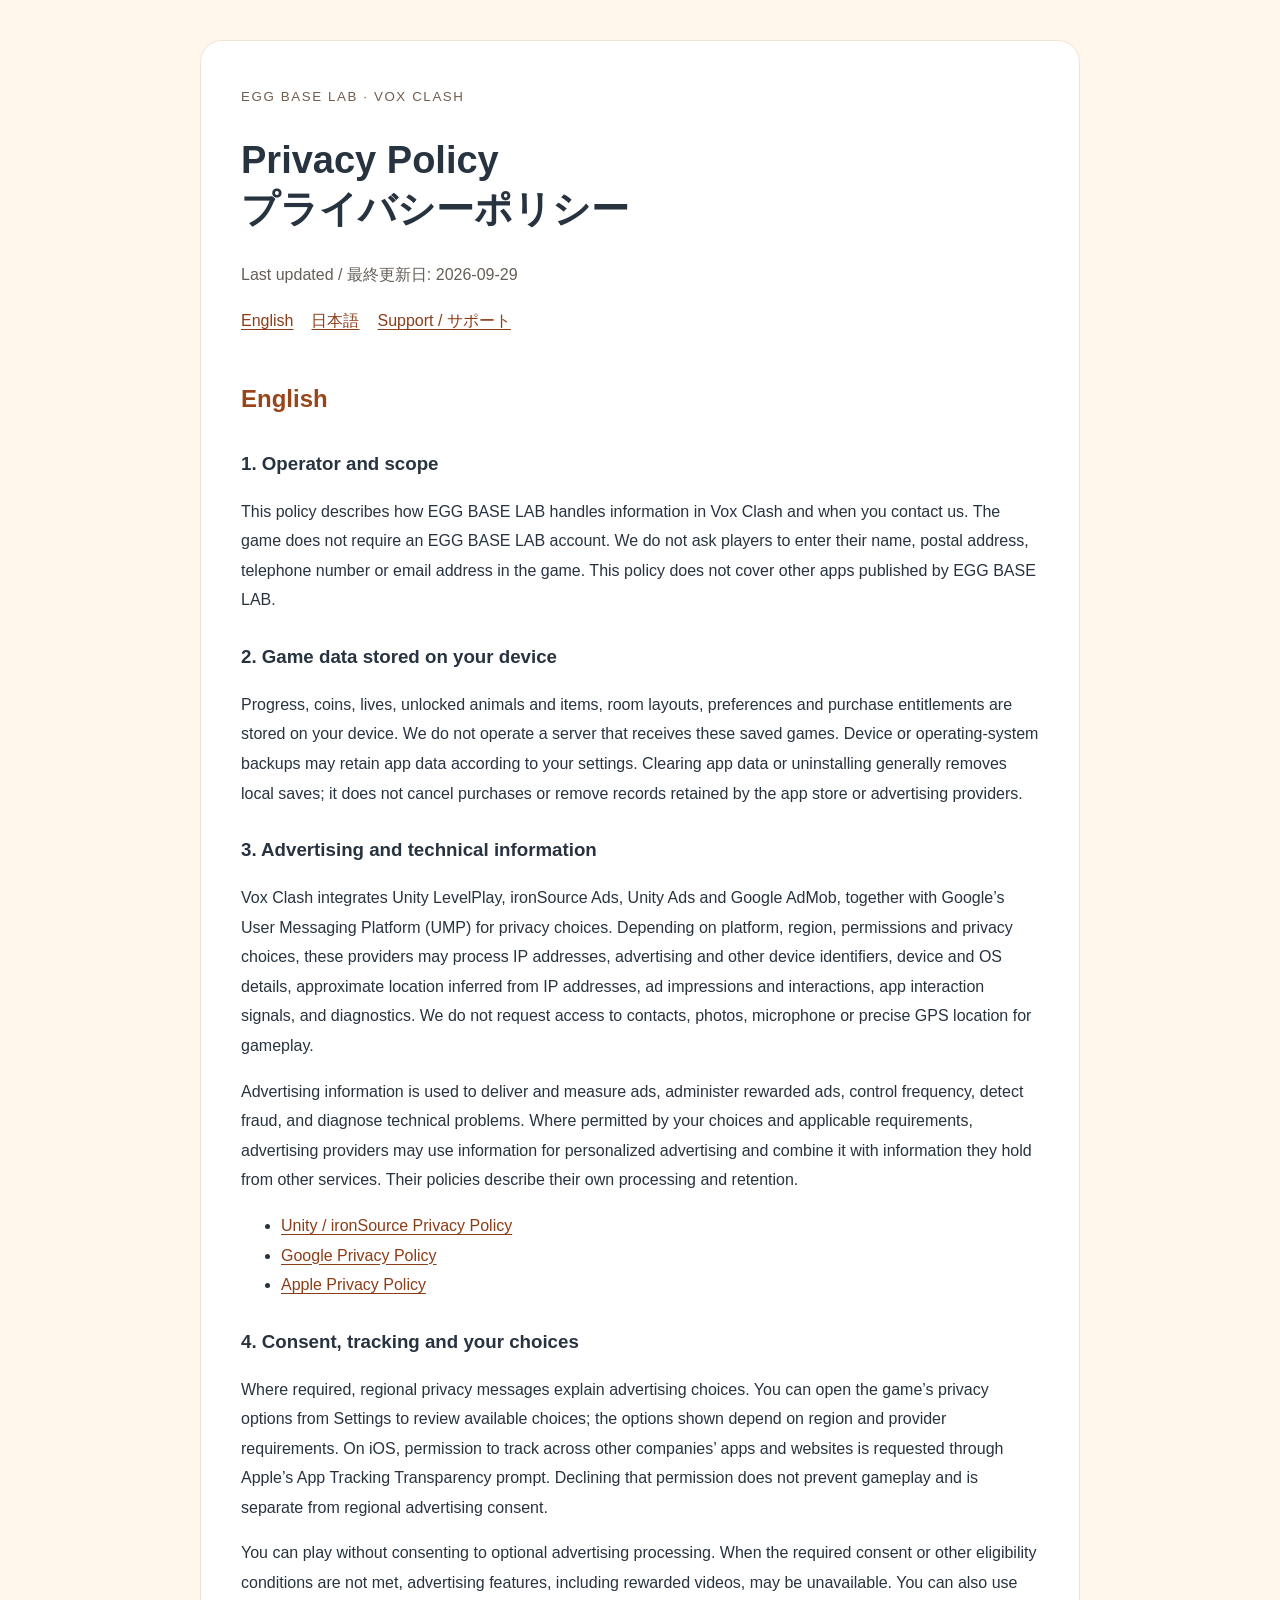
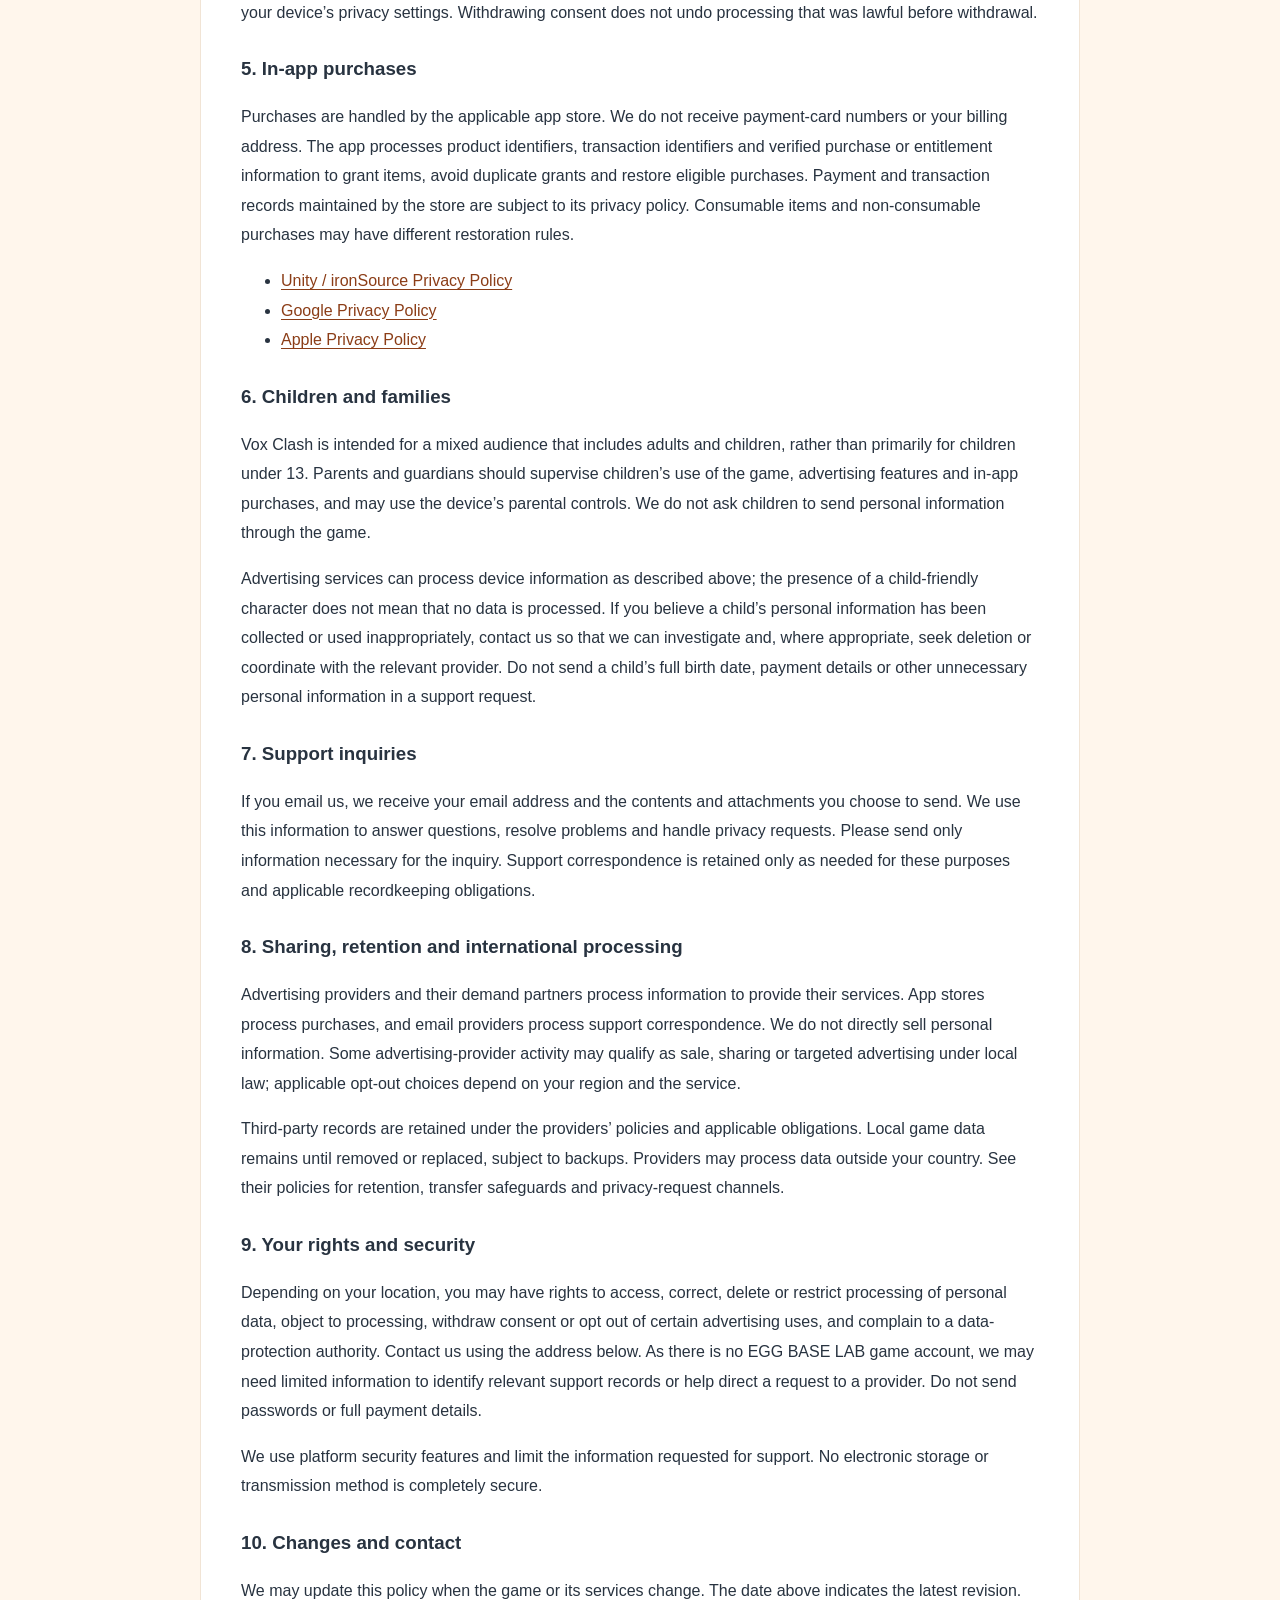
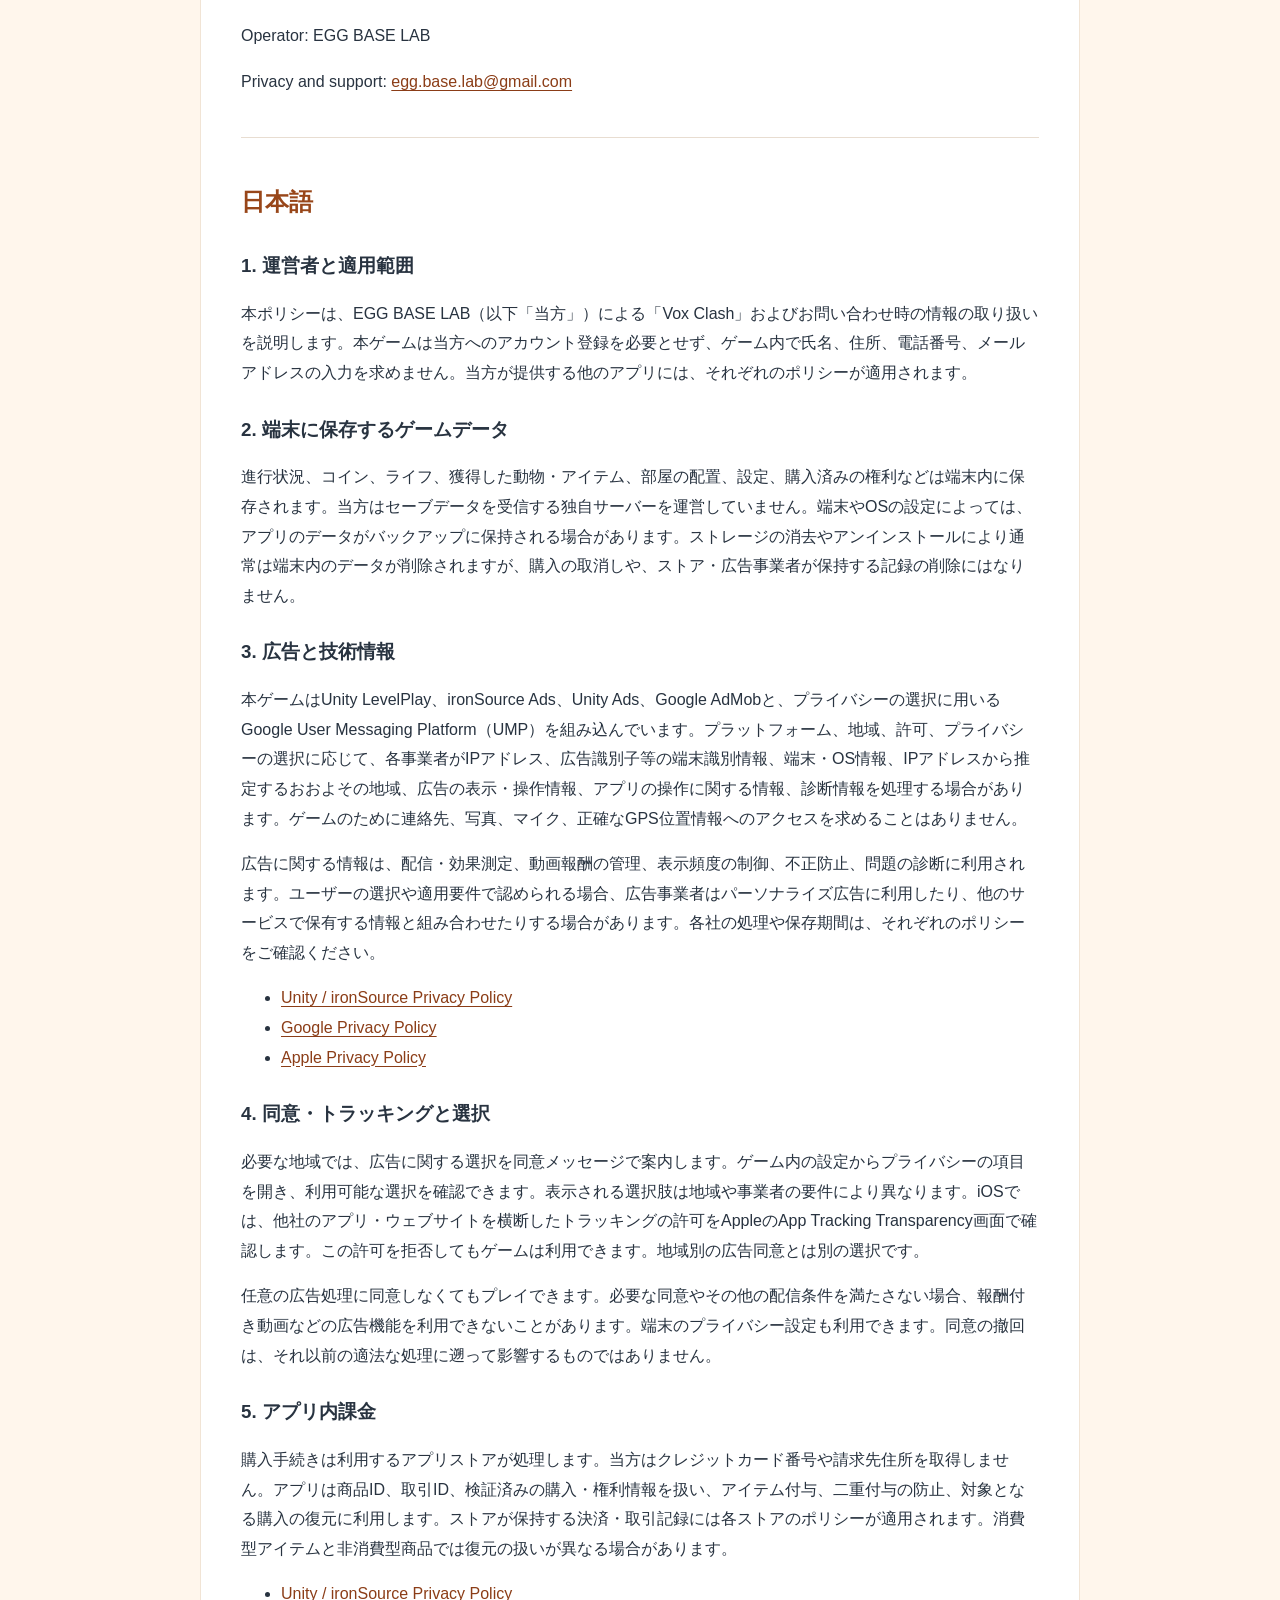
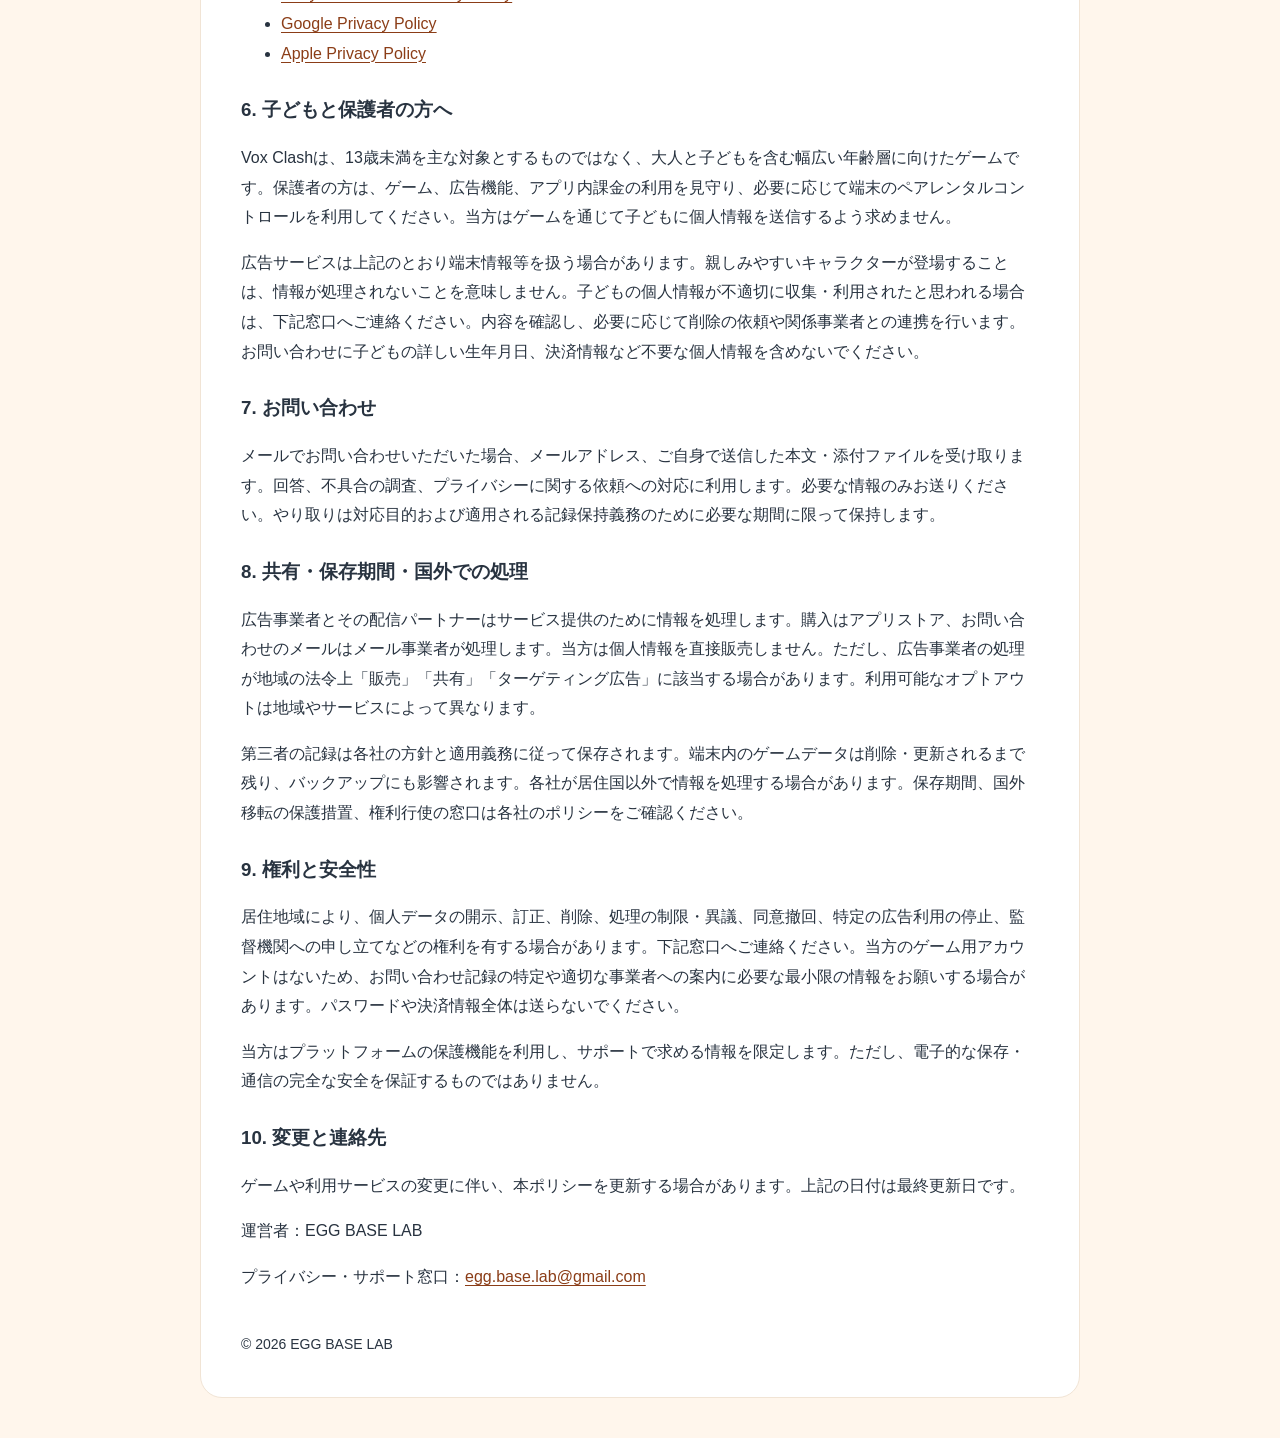
==== privacy.html @ 0f8de465 "Add bilingual Vox Clash support and privacy pages" ====
<!doctype html>
<html lang="en"><head><meta charset="utf-8"><meta name="viewport" content="width=device-width,initial-scale=1"><meta name="color-scheme" content="light"><title>Vox Clash Privacy Policy / プライバシーポリシー</title><link rel="stylesheet" href="style.css"></head><body><main><header><small>EGG BASE LAB · VOX CLASH</small><h1>Privacy Policy<br><span lang="ja">プライバシーポリシー</span></h1><p class="date">Last updated / 最終更新日: 2026-09-29</p><nav aria-label="Page navigation"><a href="#en">English</a><a href="#ja">日本語</a><a href="index.html">Support / サポート</a></nav></header><section id="en" lang="en"><h2>English</h2><h3>1. Operator and scope</h3><p>This policy describes how EGG BASE LAB handles information in Vox Clash and when you contact us. The game does not require an EGG BASE LAB account. We do not ask players to enter their name, postal address, telephone number or email address in the game. This policy does not cover other apps published by EGG BASE LAB.</p><h3>2. Game data stored on your device</h3><p>Progress, coins, lives, unlocked animals and items, room layouts, preferences and purchase entitlements are stored on your device. We do not operate a server that receives these saved games. Device or operating-system backups may retain app data according to your settings. Clearing app data or uninstalling generally removes local saves; it does not cancel purchases or remove records retained by the app store or advertising providers.</p><h3>3. Advertising and technical information</h3><p>Vox Clash integrates Unity LevelPlay, ironSource Ads, Unity Ads and Google AdMob, together with Google’s User Messaging Platform (UMP) for privacy choices. Depending on platform, region, permissions and privacy choices, these providers may process IP addresses, advertising and other device identifiers, device and OS details, approximate location inferred from IP addresses, ad impressions and interactions, app interaction signals, and diagnostics. We do not request access to contacts, photos, microphone or precise GPS location for gameplay.</p><p>Advertising information is used to deliver and measure ads, administer rewarded ads, control frequency, detect fraud, and diagnose technical problems. Where permitted by your choices and applicable requirements, advertising providers may use information for personalized advertising and combine it with information they hold from other services. Their policies describe their own processing and retention.</p><ul><li><a href="https://unity.com/legal/privacy-policy">Unity / ironSource Privacy Policy</a></li><li><a href="https://policies.google.com/privacy">Google Privacy Policy</a></li><li><a href="https://www.apple.com/legal/privacy/">Apple Privacy Policy</a></li></ul><h3>4. Consent, tracking and your choices</h3><p>Where required, regional privacy messages explain advertising choices. You can open the game’s privacy options from Settings to review available choices; the options shown depend on region and provider requirements. On iOS, permission to track across other companies’ apps and websites is requested through Apple’s App Tracking Transparency prompt. Declining that permission does not prevent gameplay and is separate from regional advertising consent.</p><p>You can play without consenting to optional advertising processing. When the required consent or other eligibility conditions are not met, advertising features, including rewarded videos, may be unavailable. You can also use your device’s privacy settings. Withdrawing consent does not undo processing that was lawful before withdrawal.</p><h3>5. In-app purchases</h3><p>Purchases are handled by the applicable app store. We do not receive payment-card numbers or your billing address. The app processes product identifiers, transaction identifiers and verified purchase or entitlement information to grant items, avoid duplicate grants and restore eligible purchases. Payment and transaction records maintained by the store are subject to its privacy policy. Consumable items and non-consumable purchases may have different restoration rules.</p><ul><li><a href="https://unity.com/legal/privacy-policy">Unity / ironSource Privacy Policy</a></li><li><a href="https://policies.google.com/privacy">Google Privacy Policy</a></li><li><a href="https://www.apple.com/legal/privacy/">Apple Privacy Policy</a></li></ul><h3>6. Children and families</h3><p>Vox Clash is intended for a mixed audience that includes adults and children, rather than primarily for children under 13. Parents and guardians should supervise children’s use of the game, advertising features and in-app purchases, and may use the device’s parental controls. We do not ask children to send personal information through the game.</p><p>Advertising services can process device information as described above; the presence of a child-friendly character does not mean that no data is processed. If you believe a child’s personal information has been collected or used inappropriately, contact us so that we can investigate and, where appropriate, seek deletion or coordinate with the relevant provider. Do not send a child’s full birth date, payment details or other unnecessary personal information in a support request.</p><h3>7. Support inquiries</h3><p>If you email us, we receive your email address and the contents and attachments you choose to send. We use this information to answer questions, resolve problems and handle privacy requests. Please send only information necessary for the inquiry. Support correspondence is retained only as needed for these purposes and applicable recordkeeping obligations.</p><h3>8. Sharing, retention and international processing</h3><p>Advertising providers and their demand partners process information to provide their services. App stores process purchases, and email providers process support correspondence. We do not directly sell personal information. Some advertising-provider activity may qualify as sale, sharing or targeted advertising under local law; applicable opt-out choices depend on your region and the service.</p><p>Third-party records are retained under the providers’ policies and applicable obligations. Local game data remains until removed or replaced, subject to backups. Providers may process data outside your country. See their policies for retention, transfer safeguards and privacy-request channels.</p><h3>9. Your rights and security</h3><p>Depending on your location, you may have rights to access, correct, delete or restrict processing of personal data, object to processing, withdraw consent or opt out of certain advertising uses, and complain to a data-protection authority. Contact us using the address below. As there is no EGG BASE LAB game account, we may need limited information to identify relevant support records or help direct a request to a provider. Do not send passwords or full payment details.</p><p>We use platform security features and limit the information requested for support. No electronic storage or transmission method is completely secure.</p><h3>10. Changes and contact</h3><p>We may update this policy when the game or its services change. The date above indicates the latest revision.</p><p>Operator: EGG BASE LAB</p><p>Privacy and support: <a href="mailto:egg.base.lab@gmail.com">egg.base.lab@gmail.com</a></p></section><hr><section id="ja" lang="ja"><h2>日本語</h2><h3>1. 運営者と適用範囲</h3><p>本ポリシーは、EGG BASE LAB（以下「当方」）による「Vox Clash」およびお問い合わせ時の情報の取り扱いを説明します。本ゲームは当方へのアカウント登録を必要とせず、ゲーム内で氏名、住所、電話番号、メールアドレスの入力を求めません。当方が提供する他のアプリには、それぞれのポリシーが適用されます。</p><h3>2. 端末に保存するゲームデータ</h3><p>進行状況、コイン、ライフ、獲得した動物・アイテム、部屋の配置、設定、購入済みの権利などは端末内に保存されます。当方はセーブデータを受信する独自サーバーを運営していません。端末やOSの設定によっては、アプリのデータがバックアップに保持される場合があります。ストレージの消去やアンインストールにより通常は端末内のデータが削除されますが、購入の取消しや、ストア・広告事業者が保持する記録の削除にはなりません。</p><h3>3. 広告と技術情報</h3><p>本ゲームはUnity LevelPlay、ironSource Ads、Unity Ads、Google AdMobと、プライバシーの選択に用いるGoogle User Messaging Platform（UMP）を組み込んでいます。プラットフォーム、地域、許可、プライバシーの選択に応じて、各事業者がIPアドレス、広告識別子等の端末識別情報、端末・OS情報、IPアドレスから推定するおおよその地域、広告の表示・操作情報、アプリの操作に関する情報、診断情報を処理する場合があります。ゲームのために連絡先、写真、マイク、正確なGPS位置情報へのアクセスを求めることはありません。</p><p>広告に関する情報は、配信・効果測定、動画報酬の管理、表示頻度の制御、不正防止、問題の診断に利用されます。ユーザーの選択や適用要件で認められる場合、広告事業者はパーソナライズ広告に利用したり、他のサービスで保有する情報と組み合わせたりする場合があります。各社の処理や保存期間は、それぞれのポリシーをご確認ください。</p><ul><li><a href="https://unity.com/legal/privacy-policy">Unity / ironSource Privacy Policy</a></li><li><a href="https://policies.google.com/privacy">Google Privacy Policy</a></li><li><a href="https://www.apple.com/legal/privacy/">Apple Privacy Policy</a></li></ul><h3>4. 同意・トラッキングと選択</h3><p>必要な地域では、広告に関する選択を同意メッセージで案内します。ゲーム内の設定からプライバシーの項目を開き、利用可能な選択を確認できます。表示される選択肢は地域や事業者の要件により異なります。iOSでは、他社のアプリ・ウェブサイトを横断したトラッキングの許可をAppleのApp Tracking Transparency画面で確認します。この許可を拒否してもゲームは利用できます。地域別の広告同意とは別の選択です。</p><p>任意の広告処理に同意しなくてもプレイできます。必要な同意やその他の配信条件を満たさない場合、報酬付き動画などの広告機能を利用できないことがあります。端末のプライバシー設定も利用できます。同意の撤回は、それ以前の適法な処理に遡って影響するものではありません。</p><h3>5. アプリ内課金</h3><p>購入手続きは利用するアプリストアが処理します。当方はクレジットカード番号や請求先住所を取得しません。アプリは商品ID、取引ID、検証済みの購入・権利情報を扱い、アイテム付与、二重付与の防止、対象となる購入の復元に利用します。ストアが保持する決済・取引記録には各ストアのポリシーが適用されます。消費型アイテムと非消費型商品では復元の扱いが異なる場合があります。</p><ul><li><a href="https://unity.com/legal/privacy-policy">Unity / ironSource Privacy Policy</a></li><li><a href="https://policies.google.com/privacy">Google Privacy Policy</a></li><li><a href="https://www.apple.com/legal/privacy/">Apple Privacy Policy</a></li></ul><h3>6. 子どもと保護者の方へ</h3><p>Vox Clashは、13歳未満を主な対象とするものではなく、大人と子どもを含む幅広い年齢層に向けたゲームです。保護者の方は、ゲーム、広告機能、アプリ内課金の利用を見守り、必要に応じて端末のペアレンタルコントロールを利用してください。当方はゲームを通じて子どもに個人情報を送信するよう求めません。</p><p>広告サービスは上記のとおり端末情報等を扱う場合があります。親しみやすいキャラクターが登場することは、情報が処理されないことを意味しません。子どもの個人情報が不適切に収集・利用されたと思われる場合は、下記窓口へご連絡ください。内容を確認し、必要に応じて削除の依頼や関係事業者との連携を行います。お問い合わせに子どもの詳しい生年月日、決済情報など不要な個人情報を含めないでください。</p><h3>7. お問い合わせ</h3><p>メールでお問い合わせいただいた場合、メールアドレス、ご自身で送信した本文・添付ファイルを受け取ります。回答、不具合の調査、プライバシーに関する依頼への対応に利用します。必要な情報のみお送りください。やり取りは対応目的および適用される記録保持義務のために必要な期間に限って保持します。</p><h3>8. 共有・保存期間・国外での処理</h3><p>広告事業者とその配信パートナーはサービス提供のために情報を処理します。購入はアプリストア、お問い合わせのメールはメール事業者が処理します。当方は個人情報を直接販売しません。ただし、広告事業者の処理が地域の法令上「販売」「共有」「ターゲティング広告」に該当する場合があります。利用可能なオプトアウトは地域やサービスによって異なります。</p><p>第三者の記録は各社の方針と適用義務に従って保存されます。端末内のゲームデータは削除・更新されるまで残り、バックアップにも影響されます。各社が居住国以外で情報を処理する場合があります。保存期間、国外移転の保護措置、権利行使の窓口は各社のポリシーをご確認ください。</p><h3>9. 権利と安全性</h3><p>居住地域により、個人データの開示、訂正、削除、処理の制限・異議、同意撤回、特定の広告利用の停止、監督機関への申し立てなどの権利を有する場合があります。下記窓口へご連絡ください。当方のゲーム用アカウントはないため、お問い合わせ記録の特定や適切な事業者への案内に必要な最小限の情報をお願いする場合があります。パスワードや決済情報全体は送らないでください。</p><p>当方はプラットフォームの保護機能を利用し、サポートで求める情報を限定します。ただし、電子的な保存・通信の完全な安全を保証するものではありません。</p><h3>10. 変更と連絡先</h3><p>ゲームや利用サービスの変更に伴い、本ポリシーを更新する場合があります。上記の日付は最終更新日です。</p><p>運営者：EGG BASE LAB</p><p>プライバシー・サポート窓口：<a href="mailto:egg.base.lab@gmail.com">egg.base.lab@gmail.com</a></p></section><footer>© 2026 EGG BASE LAB</footer></main></body></html>
---- style.css ----
*{box-sizing:border-box}html{scroll-behavior:smooth}body{margin:0;background:#fff6ec;color:#283340;font-family:-apple-system,BlinkMacSystemFont,"Segoe UI","Hiragino Sans","Noto Sans JP",sans-serif;line-height:1.85;overflow-wrap:anywhere}main{max-width:880px;margin:40px auto;padding:40px;background:#fff;border:1px solid #f1e4d5;border-radius:22px}h1{font-size:clamp(26px,5vw,38px);line-height:1.3}h2{margin-top:42px;color:#984619}h3{margin-top:28px;line-height:1.5}a{color:#8b3d17;text-underline-offset:3px}nav{display:flex;flex-wrap:wrap;gap:18px}header small{letter-spacing:.12em;color:#715e4e}hr{border:0;border-top:1px solid #e8ddd1;margin:40px 0}.date{color:#655e57}footer{margin-top:40px;font-size:14px}@media(max-width:640px){main{margin:12px;padding:24px 20px;border-radius:16px}}
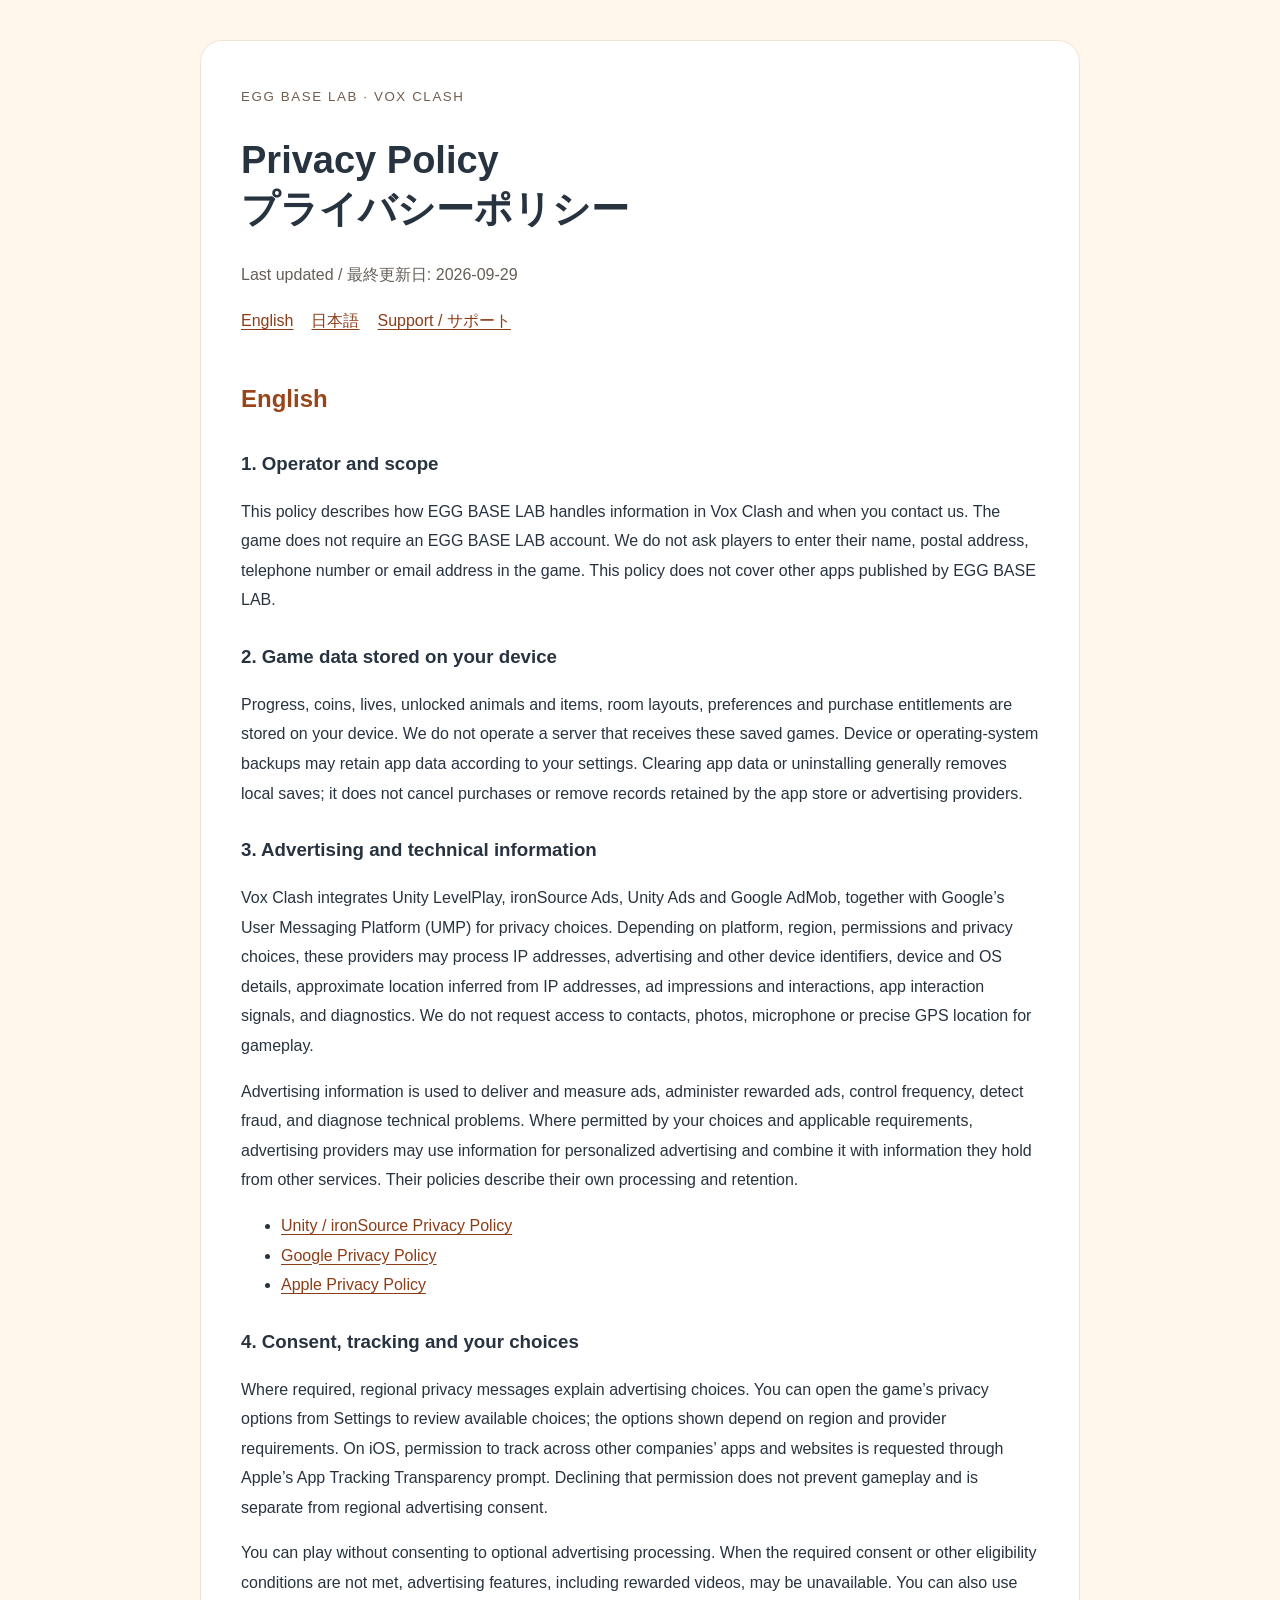
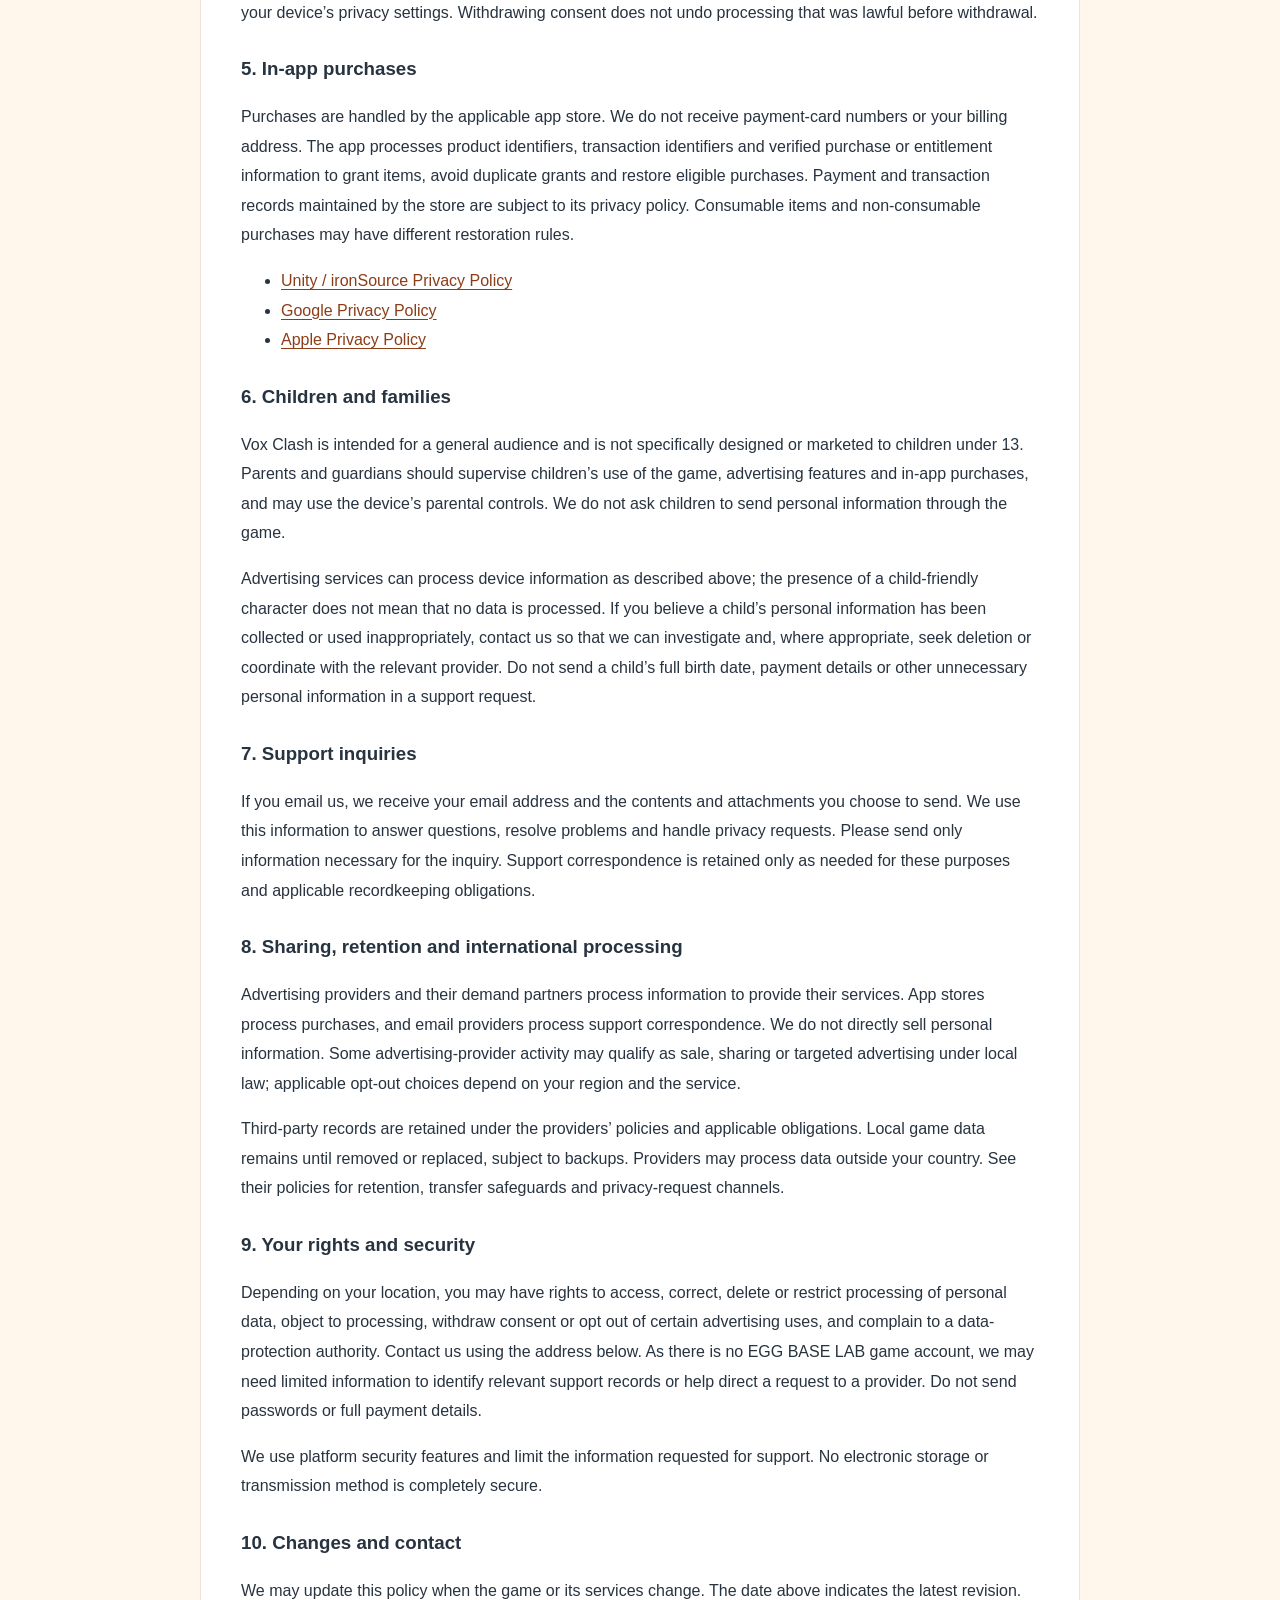
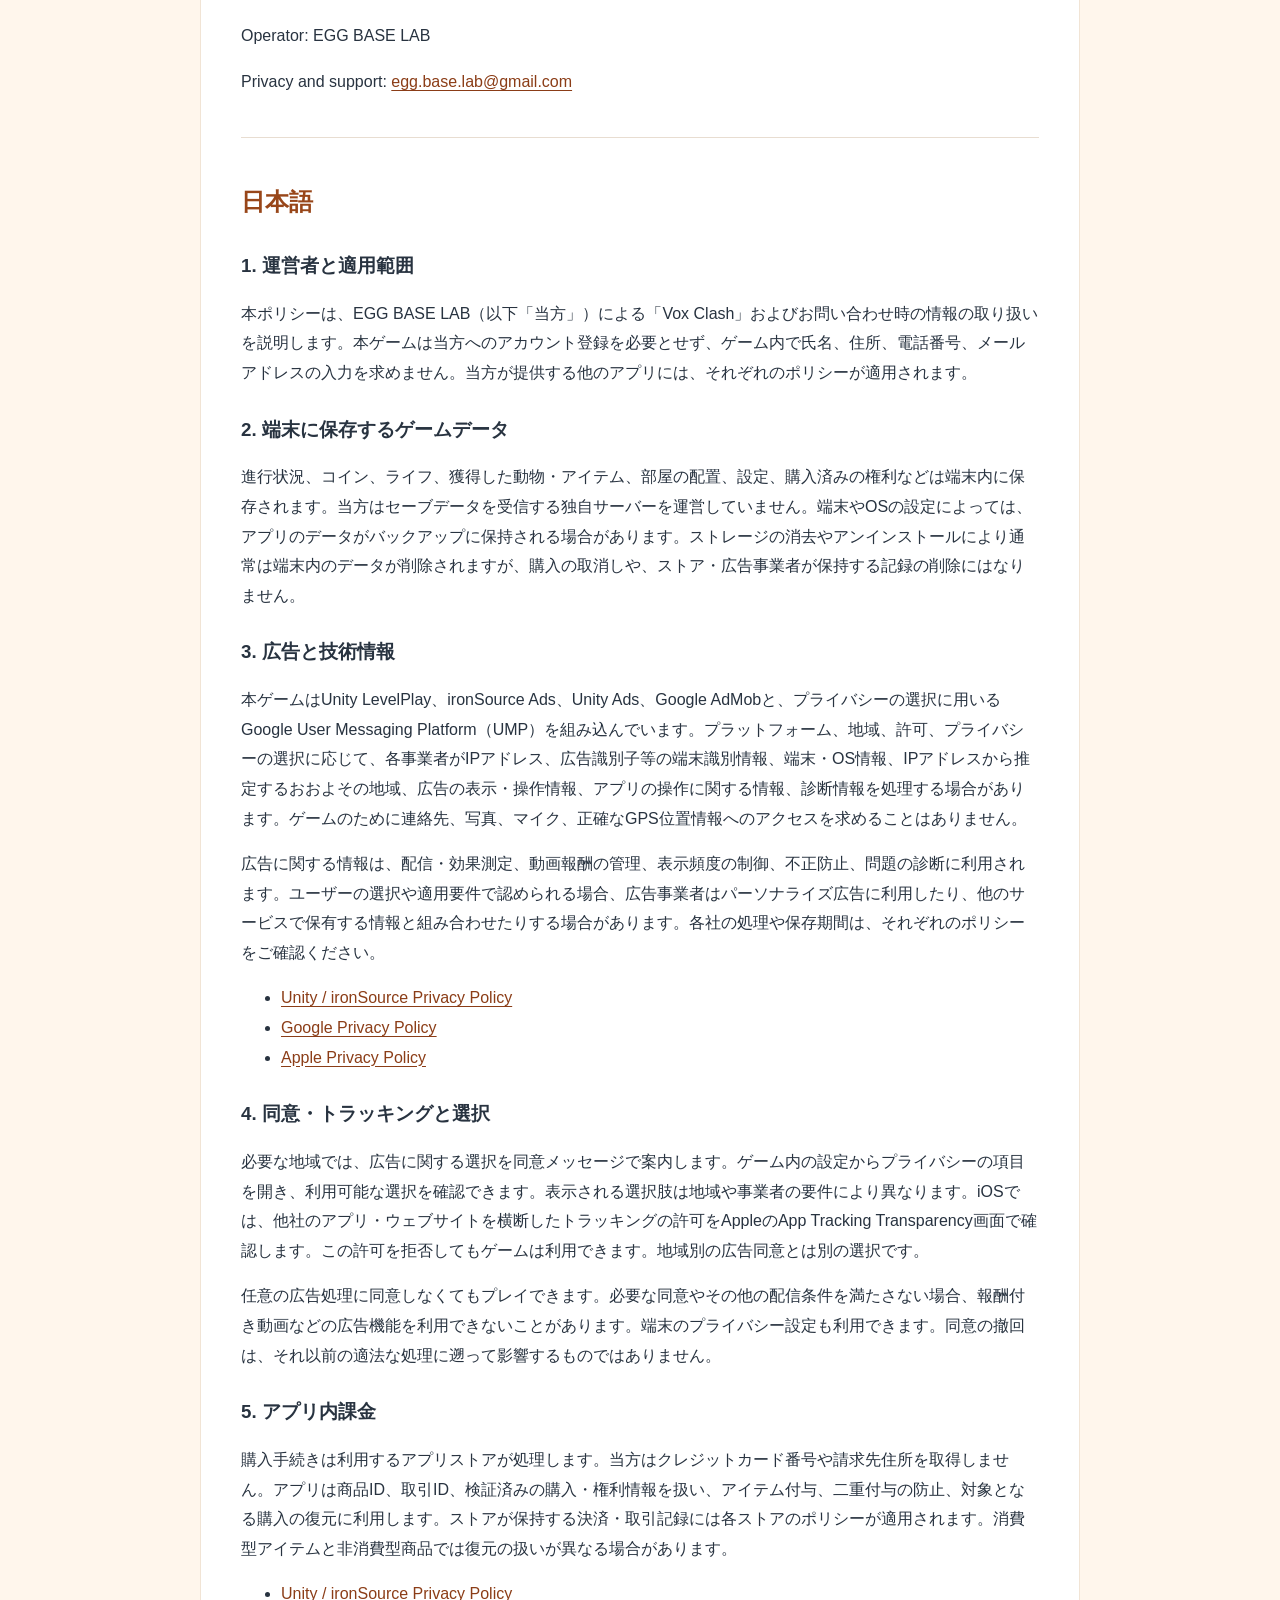
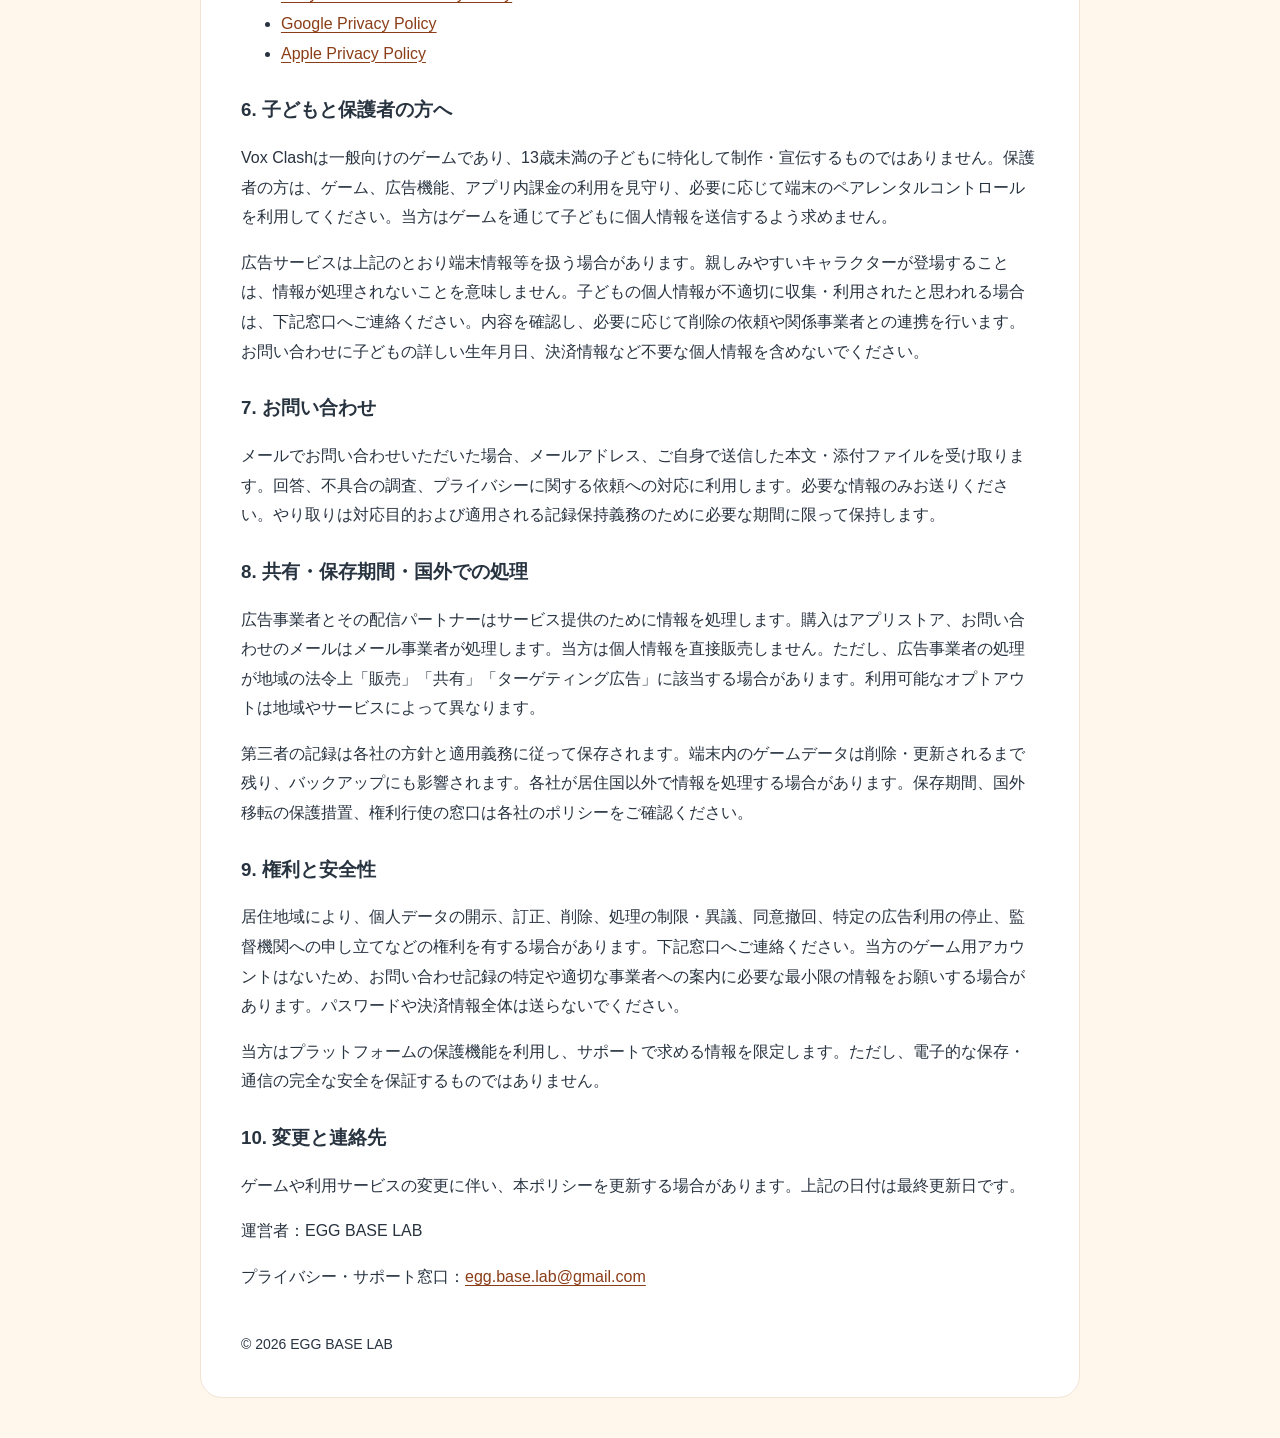
==== commit 4d8129e6: "Clarify Vox Clash general audience policy" ====
--- a/privacy.html
+++ b/privacy.html
@@ -1,2 +1,2 @@
 <!doctype html>
-<html lang="en"><head><meta charset="utf-8"><meta name="viewport" content="width=device-width,initial-scale=1"><meta name="color-scheme" content="light"><title>Vox Clash Privacy Policy / プライバシーポリシー</title><link rel="stylesheet" href="style.css"></head><body><main><header><small>EGG BASE LAB · VOX CLASH</small><h1>Privacy Policy<br><span lang="ja">プライバシーポリシー</span></h1><p class="date">Last updated / 最終更新日: 2026-09-29</p><nav aria-label="Page navigation"><a href="#en">English</a><a href="#ja">日本語</a><a href="index.html">Support / サポート</a></nav></header><section id="en" lang="en"><h2>English</h2><h3>1. Operator and scope</h3><p>This policy describes how EGG BASE LAB handles information in Vox Clash and when you contact us. The game does not require an EGG BASE LAB account. We do not ask players to enter their name, postal address, telephone number or email address in the game. This policy does not cover other apps published by EGG BASE LAB.</p><h3>2. Game data stored on your device</h3><p>Progress, coins, lives, unlocked animals and items, room layouts, preferences and purchase entitlements are stored on your device. We do not operate a server that receives these saved games. Device or operating-system backups may retain app data according to your settings. Clearing app data or uninstalling generally removes local saves; it does not cancel purchases or remove records retained by the app store or advertising providers.</p><h3>3. Advertising and technical information</h3><p>Vox Clash integrates Unity LevelPlay, ironSource Ads, Unity Ads and Google AdMob, together with Google’s User Messaging Platform (UMP) for privacy choices. Depending on platform, region, permissions and privacy choices, these providers may process IP addresses, advertising and other device identifiers, device and OS details, approximate location inferred from IP addresses, ad impressions and interactions, app interaction signals, and diagnostics. We do not request access to contacts, photos, microphone or precise GPS location for gameplay.</p><p>Advertising information is used to deliver and measure ads, administer rewarded ads, control frequency, detect fraud, and diagnose technical problems. Where permitted by your choices and applicable requirements, advertising providers may use information for personalized advertising and combine it with information they hold from other services. Their policies describe their own processing and retention.</p><ul><li><a href="https://unity.com/legal/privacy-policy">Unity / ironSource Privacy Policy</a></li><li><a href="https://policies.google.com/privacy">Google Privacy Policy</a></li><li><a href="https://www.apple.com/legal/privacy/">Apple Privacy Policy</a></li></ul><h3>4. Consent, tracking and your choices</h3><p>Where required, regional privacy messages explain advertising choices. You can open the game’s privacy options from Settings to review available choices; the options shown depend on region and provider requirements. On iOS, permission to track across other companies’ apps and websites is requested through Apple’s App Tracking Transparency prompt. Declining that permission does not prevent gameplay and is separate from regional advertising consent.</p><p>You can play without consenting to optional advertising processing. When the required consent or other eligibility conditions are not met, advertising features, including rewarded videos, may be unavailable. You can also use your device’s privacy settings. Withdrawing consent does not undo processing that was lawful before withdrawal.</p><h3>5. In-app purchases</h3><p>Purchases are handled by the applicable app store. We do not receive payment-card numbers or your billing address. The app processes product identifiers, transaction identifiers and verified purchase or entitlement information to grant items, avoid duplicate grants and restore eligible purchases. Payment and transaction records maintained by the store are subject to its privacy policy. Consumable items and non-consumable purchases may have different restoration rules.</p><ul><li><a href="https://unity.com/legal/privacy-policy">Unity / ironSource Privacy Policy</a></li><li><a href="https://policies.google.com/privacy">Google Privacy Policy</a></li><li><a href="https://www.apple.com/legal/privacy/">Apple Privacy Policy</a></li></ul><h3>6. Children and families</h3><p>Vox Clash is intended for a mixed audience that includes adults and children, rather than primarily for children under 13. Parents and guardians should supervise children’s use of the game, advertising features and in-app purchases, and may use the device’s parental controls. We do not ask children to send personal information through the game.</p><p>Advertising services can process device information as described above; the presence of a child-friendly character does not mean that no data is processed. If you believe a child’s personal information has been collected or used inappropriately, contact us so that we can investigate and, where appropriate, seek deletion or coordinate with the relevant provider. Do not send a child’s full birth date, payment details or other unnecessary personal information in a support request.</p><h3>7. Support inquiries</h3><p>If you email us, we receive your email address and the contents and attachments you choose to send. We use this information to answer questions, resolve problems and handle privacy requests. Please send only information necessary for the inquiry. Support correspondence is retained only as needed for these purposes and applicable recordkeeping obligations.</p><h3>8. Sharing, retention and international processing</h3><p>Advertising providers and their demand partners process information to provide their services. App stores process purchases, and email providers process support correspondence. We do not directly sell personal information. Some advertising-provider activity may qualify as sale, sharing or targeted advertising under local law; applicable opt-out choices depend on your region and the service.</p><p>Third-party records are retained under the providers’ policies and applicable obligations. Local game data remains until removed or replaced, subject to backups. Providers may process data outside your country. See their policies for retention, transfer safeguards and privacy-request channels.</p><h3>9. Your rights and security</h3><p>Depending on your location, you may have rights to access, correct, delete or restrict processing of personal data, object to processing, withdraw consent or opt out of certain advertising uses, and complain to a data-protection authority. Contact us using the address below. As there is no EGG BASE LAB game account, we may need limited information to identify relevant support records or help direct a request to a provider. Do not send passwords or full payment details.</p><p>We use platform security features and limit the information requested for support. No electronic storage or transmission method is completely secure.</p><h3>10. Changes and contact</h3><p>We may update this policy when the game or its services change. The date above indicates the latest revision.</p><p>Operator: EGG BASE LAB</p><p>Privacy and support: <a href="mailto:egg.base.lab@gmail.com">egg.base.lab@gmail.com</a></p></section><hr><section id="ja" lang="ja"><h2>日本語</h2><h3>1. 運営者と適用範囲</h3><p>本ポリシーは、EGG BASE LAB（以下「当方」）による「Vox Clash」およびお問い合わせ時の情報の取り扱いを説明します。本ゲームは当方へのアカウント登録を必要とせず、ゲーム内で氏名、住所、電話番号、メールアドレスの入力を求めません。当方が提供する他のアプリには、それぞれのポリシーが適用されます。</p><h3>2. 端末に保存するゲームデータ</h3><p>進行状況、コイン、ライフ、獲得した動物・アイテム、部屋の配置、設定、購入済みの権利などは端末内に保存されます。当方はセーブデータを受信する独自サーバーを運営していません。端末やOSの設定によっては、アプリのデータがバックアップに保持される場合があります。ストレージの消去やアンインストールにより通常は端末内のデータが削除されますが、購入の取消しや、ストア・広告事業者が保持する記録の削除にはなりません。</p><h3>3. 広告と技術情報</h3><p>本ゲームはUnity LevelPlay、ironSource Ads、Unity Ads、Google AdMobと、プライバシーの選択に用いるGoogle User Messaging Platform（UMP）を組み込んでいます。プラットフォーム、地域、許可、プライバシーの選択に応じて、各事業者がIPアドレス、広告識別子等の端末識別情報、端末・OS情報、IPアドレスから推定するおおよその地域、広告の表示・操作情報、アプリの操作に関する情報、診断情報を処理する場合があります。ゲームのために連絡先、写真、マイク、正確なGPS位置情報へのアクセスを求めることはありません。</p><p>広告に関する情報は、配信・効果測定、動画報酬の管理、表示頻度の制御、不正防止、問題の診断に利用されます。ユーザーの選択や適用要件で認められる場合、広告事業者はパーソナライズ広告に利用したり、他のサービスで保有する情報と組み合わせたりする場合があります。各社の処理や保存期間は、それぞれのポリシーをご確認ください。</p><ul><li><a href="https://unity.com/legal/privacy-policy">Unity / ironSource Privacy Policy</a></li><li><a href="https://policies.google.com/privacy">Google Privacy Policy</a></li><li><a href="https://www.apple.com/legal/privacy/">Apple Privacy Policy</a></li></ul><h3>4. 同意・トラッキングと選択</h3><p>必要な地域では、広告に関する選択を同意メッセージで案内します。ゲーム内の設定からプライバシーの項目を開き、利用可能な選択を確認できます。表示される選択肢は地域や事業者の要件により異なります。iOSでは、他社のアプリ・ウェブサイトを横断したトラッキングの許可をAppleのApp Tracking Transparency画面で確認します。この許可を拒否してもゲームは利用できます。地域別の広告同意とは別の選択です。</p><p>任意の広告処理に同意しなくてもプレイできます。必要な同意やその他の配信条件を満たさない場合、報酬付き動画などの広告機能を利用できないことがあります。端末のプライバシー設定も利用できます。同意の撤回は、それ以前の適法な処理に遡って影響するものではありません。</p><h3>5. アプリ内課金</h3><p>購入手続きは利用するアプリストアが処理します。当方はクレジットカード番号や請求先住所を取得しません。アプリは商品ID、取引ID、検証済みの購入・権利情報を扱い、アイテム付与、二重付与の防止、対象となる購入の復元に利用します。ストアが保持する決済・取引記録には各ストアのポリシーが適用されます。消費型アイテムと非消費型商品では復元の扱いが異なる場合があります。</p><ul><li><a href="https://unity.com/legal/privacy-policy">Unity / ironSource Privacy Policy</a></li><li><a href="https://policies.google.com/privacy">Google Privacy Policy</a></li><li><a href="https://www.apple.com/legal/privacy/">Apple Privacy Policy</a></li></ul><h3>6. 子どもと保護者の方へ</h3><p>Vox Clashは、13歳未満を主な対象とするものではなく、大人と子どもを含む幅広い年齢層に向けたゲームです。保護者の方は、ゲーム、広告機能、アプリ内課金の利用を見守り、必要に応じて端末のペアレンタルコントロールを利用してください。当方はゲームを通じて子どもに個人情報を送信するよう求めません。</p><p>広告サービスは上記のとおり端末情報等を扱う場合があります。親しみやすいキャラクターが登場することは、情報が処理されないことを意味しません。子どもの個人情報が不適切に収集・利用されたと思われる場合は、下記窓口へご連絡ください。内容を確認し、必要に応じて削除の依頼や関係事業者との連携を行います。お問い合わせに子どもの詳しい生年月日、決済情報など不要な個人情報を含めないでください。</p><h3>7. お問い合わせ</h3><p>メールでお問い合わせいただいた場合、メールアドレス、ご自身で送信した本文・添付ファイルを受け取ります。回答、不具合の調査、プライバシーに関する依頼への対応に利用します。必要な情報のみお送りください。やり取りは対応目的および適用される記録保持義務のために必要な期間に限って保持します。</p><h3>8. 共有・保存期間・国外での処理</h3><p>広告事業者とその配信パートナーはサービス提供のために情報を処理します。購入はアプリストア、お問い合わせのメールはメール事業者が処理します。当方は個人情報を直接販売しません。ただし、広告事業者の処理が地域の法令上「販売」「共有」「ターゲティング広告」に該当する場合があります。利用可能なオプトアウトは地域やサービスによって異なります。</p><p>第三者の記録は各社の方針と適用義務に従って保存されます。端末内のゲームデータは削除・更新されるまで残り、バックアップにも影響されます。各社が居住国以外で情報を処理する場合があります。保存期間、国外移転の保護措置、権利行使の窓口は各社のポリシーをご確認ください。</p><h3>9. 権利と安全性</h3><p>居住地域により、個人データの開示、訂正、削除、処理の制限・異議、同意撤回、特定の広告利用の停止、監督機関への申し立てなどの権利を有する場合があります。下記窓口へご連絡ください。当方のゲーム用アカウントはないため、お問い合わせ記録の特定や適切な事業者への案内に必要な最小限の情報をお願いする場合があります。パスワードや決済情報全体は送らないでください。</p><p>当方はプラットフォームの保護機能を利用し、サポートで求める情報を限定します。ただし、電子的な保存・通信の完全な安全を保証するものではありません。</p><h3>10. 変更と連絡先</h3><p>ゲームや利用サービスの変更に伴い、本ポリシーを更新する場合があります。上記の日付は最終更新日です。</p><p>運営者：EGG BASE LAB</p><p>プライバシー・サポート窓口：<a href="mailto:egg.base.lab@gmail.com">egg.base.lab@gmail.com</a></p></section><footer>© 2026 EGG BASE LAB</footer></main></body></html>
+<html lang="en"><head><meta charset="utf-8"><meta name="viewport" content="width=device-width,initial-scale=1"><meta name="color-scheme" content="light"><title>Vox Clash Privacy Policy / プライバシーポリシー</title><link rel="stylesheet" href="style.css"></head><body><main><header><small>EGG BASE LAB · VOX CLASH</small><h1>Privacy Policy<br><span lang="ja">プライバシーポリシー</span></h1><p class="date">Last updated / 最終更新日: 2026-09-29</p><nav aria-label="Page navigation"><a href="#en">English</a><a href="#ja">日本語</a><a href="index.html">Support / サポート</a></nav></header><section id="en" lang="en"><h2>English</h2><h3>1. Operator and scope</h3><p>This policy describes how EGG BASE LAB handles information in Vox Clash and when you contact us. The game does not require an EGG BASE LAB account. We do not ask players to enter their name, postal address, telephone number or email address in the game. This policy does not cover other apps published by EGG BASE LAB.</p><h3>2. Game data stored on your device</h3><p>Progress, coins, lives, unlocked animals and items, room layouts, preferences and purchase entitlements are stored on your device. We do not operate a server that receives these saved games. Device or operating-system backups may retain app data according to your settings. Clearing app data or uninstalling generally removes local saves; it does not cancel purchases or remove records retained by the app store or advertising providers.</p><h3>3. Advertising and technical information</h3><p>Vox Clash integrates Unity LevelPlay, ironSource Ads, Unity Ads and Google AdMob, together with Google’s User Messaging Platform (UMP) for privacy choices. Depending on platform, region, permissions and privacy choices, these providers may process IP addresses, advertising and other device identifiers, device and OS details, approximate location inferred from IP addresses, ad impressions and interactions, app interaction signals, and diagnostics. We do not request access to contacts, photos, microphone or precise GPS location for gameplay.</p><p>Advertising information is used to deliver and measure ads, administer rewarded ads, control frequency, detect fraud, and diagnose technical problems. Where permitted by your choices and applicable requirements, advertising providers may use information for personalized advertising and combine it with information they hold from other services. Their policies describe their own processing and retention.</p><ul><li><a href="https://unity.com/legal/privacy-policy">Unity / ironSource Privacy Policy</a></li><li><a href="https://policies.google.com/privacy">Google Privacy Policy</a></li><li><a href="https://www.apple.com/legal/privacy/">Apple Privacy Policy</a></li></ul><h3>4. Consent, tracking and your choices</h3><p>Where required, regional privacy messages explain advertising choices. You can open the game’s privacy options from Settings to review available choices; the options shown depend on region and provider requirements. On iOS, permission to track across other companies’ apps and websites is requested through Apple’s App Tracking Transparency prompt. Declining that permission does not prevent gameplay and is separate from regional advertising consent.</p><p>You can play without consenting to optional advertising processing. When the required consent or other eligibility conditions are not met, advertising features, including rewarded videos, may be unavailable. You can also use your device’s privacy settings. Withdrawing consent does not undo processing that was lawful before withdrawal.</p><h3>5. In-app purchases</h3><p>Purchases are handled by the applicable app store. We do not receive payment-card numbers or your billing address. The app processes product identifiers, transaction identifiers and verified purchase or entitlement information to grant items, avoid duplicate grants and restore eligible purchases. Payment and transaction records maintained by the store are subject to its privacy policy. Consumable items and non-consumable purchases may have different restoration rules.</p><ul><li><a href="https://unity.com/legal/privacy-policy">Unity / ironSource Privacy Policy</a></li><li><a href="https://policies.google.com/privacy">Google Privacy Policy</a></li><li><a href="https://www.apple.com/legal/privacy/">Apple Privacy Policy</a></li></ul><h3>6. Children and families</h3><p>Vox Clash is intended for a general audience and is not specifically designed or marketed to children under 13. Parents and guardians should supervise children’s use of the game, advertising features and in-app purchases, and may use the device’s parental controls. We do not ask children to send personal information through the game.</p><p>Advertising services can process device information as described above; the presence of a child-friendly character does not mean that no data is processed. If you believe a child’s personal information has been collected or used inappropriately, contact us so that we can investigate and, where appropriate, seek deletion or coordinate with the relevant provider. Do not send a child’s full birth date, payment details or other unnecessary personal information in a support request.</p><h3>7. Support inquiries</h3><p>If you email us, we receive your email address and the contents and attachments you choose to send. We use this information to answer questions, resolve problems and handle privacy requests. Please send only information necessary for the inquiry. Support correspondence is retained only as needed for these purposes and applicable recordkeeping obligations.</p><h3>8. Sharing, retention and international processing</h3><p>Advertising providers and their demand partners process information to provide their services. App stores process purchases, and email providers process support correspondence. We do not directly sell personal information. Some advertising-provider activity may qualify as sale, sharing or targeted advertising under local law; applicable opt-out choices depend on your region and the service.</p><p>Third-party records are retained under the providers’ policies and applicable obligations. Local game data remains until removed or replaced, subject to backups. Providers may process data outside your country. See their policies for retention, transfer safeguards and privacy-request channels.</p><h3>9. Your rights and security</h3><p>Depending on your location, you may have rights to access, correct, delete or restrict processing of personal data, object to processing, withdraw consent or opt out of certain advertising uses, and complain to a data-protection authority. Contact us using the address below. As there is no EGG BASE LAB game account, we may need limited information to identify relevant support records or help direct a request to a provider. Do not send passwords or full payment details.</p><p>We use platform security features and limit the information requested for support. No electronic storage or transmission method is completely secure.</p><h3>10. Changes and contact</h3><p>We may update this policy when the game or its services change. The date above indicates the latest revision.</p><p>Operator: EGG BASE LAB</p><p>Privacy and support: <a href="mailto:egg.base.lab@gmail.com">egg.base.lab@gmail.com</a></p></section><hr><section id="ja" lang="ja"><h2>日本語</h2><h3>1. 運営者と適用範囲</h3><p>本ポリシーは、EGG BASE LAB（以下「当方」）による「Vox Clash」およびお問い合わせ時の情報の取り扱いを説明します。本ゲームは当方へのアカウント登録を必要とせず、ゲーム内で氏名、住所、電話番号、メールアドレスの入力を求めません。当方が提供する他のアプリには、それぞれのポリシーが適用されます。</p><h3>2. 端末に保存するゲームデータ</h3><p>進行状況、コイン、ライフ、獲得した動物・アイテム、部屋の配置、設定、購入済みの権利などは端末内に保存されます。当方はセーブデータを受信する独自サーバーを運営していません。端末やOSの設定によっては、アプリのデータがバックアップに保持される場合があります。ストレージの消去やアンインストールにより通常は端末内のデータが削除されますが、購入の取消しや、ストア・広告事業者が保持する記録の削除にはなりません。</p><h3>3. 広告と技術情報</h3><p>本ゲームはUnity LevelPlay、ironSource Ads、Unity Ads、Google AdMobと、プライバシーの選択に用いるGoogle User Messaging Platform（UMP）を組み込んでいます。プラットフォーム、地域、許可、プライバシーの選択に応じて、各事業者がIPアドレス、広告識別子等の端末識別情報、端末・OS情報、IPアドレスから推定するおおよその地域、広告の表示・操作情報、アプリの操作に関する情報、診断情報を処理する場合があります。ゲームのために連絡先、写真、マイク、正確なGPS位置情報へのアクセスを求めることはありません。</p><p>広告に関する情報は、配信・効果測定、動画報酬の管理、表示頻度の制御、不正防止、問題の診断に利用されます。ユーザーの選択や適用要件で認められる場合、広告事業者はパーソナライズ広告に利用したり、他のサービスで保有する情報と組み合わせたりする場合があります。各社の処理や保存期間は、それぞれのポリシーをご確認ください。</p><ul><li><a href="https://unity.com/legal/privacy-policy">Unity / ironSource Privacy Policy</a></li><li><a href="https://policies.google.com/privacy">Google Privacy Policy</a></li><li><a href="https://www.apple.com/legal/privacy/">Apple Privacy Policy</a></li></ul><h3>4. 同意・トラッキングと選択</h3><p>必要な地域では、広告に関する選択を同意メッセージで案内します。ゲーム内の設定からプライバシーの項目を開き、利用可能な選択を確認できます。表示される選択肢は地域や事業者の要件により異なります。iOSでは、他社のアプリ・ウェブサイトを横断したトラッキングの許可をAppleのApp Tracking Transparency画面で確認します。この許可を拒否してもゲームは利用できます。地域別の広告同意とは別の選択です。</p><p>任意の広告処理に同意しなくてもプレイできます。必要な同意やその他の配信条件を満たさない場合、報酬付き動画などの広告機能を利用できないことがあります。端末のプライバシー設定も利用できます。同意の撤回は、それ以前の適法な処理に遡って影響するものではありません。</p><h3>5. アプリ内課金</h3><p>購入手続きは利用するアプリストアが処理します。当方はクレジットカード番号や請求先住所を取得しません。アプリは商品ID、取引ID、検証済みの購入・権利情報を扱い、アイテム付与、二重付与の防止、対象となる購入の復元に利用します。ストアが保持する決済・取引記録には各ストアのポリシーが適用されます。消費型アイテムと非消費型商品では復元の扱いが異なる場合があります。</p><ul><li><a href="https://unity.com/legal/privacy-policy">Unity / ironSource Privacy Policy</a></li><li><a href="https://policies.google.com/privacy">Google Privacy Policy</a></li><li><a href="https://www.apple.com/legal/privacy/">Apple Privacy Policy</a></li></ul><h3>6. 子どもと保護者の方へ</h3><p>Vox Clashは一般向けのゲームであり、13歳未満の子どもに特化して制作・宣伝するものではありません。保護者の方は、ゲーム、広告機能、アプリ内課金の利用を見守り、必要に応じて端末のペアレンタルコントロールを利用してください。当方はゲームを通じて子どもに個人情報を送信するよう求めません。</p><p>広告サービスは上記のとおり端末情報等を扱う場合があります。親しみやすいキャラクターが登場することは、情報が処理されないことを意味しません。子どもの個人情報が不適切に収集・利用されたと思われる場合は、下記窓口へご連絡ください。内容を確認し、必要に応じて削除の依頼や関係事業者との連携を行います。お問い合わせに子どもの詳しい生年月日、決済情報など不要な個人情報を含めないでください。</p><h3>7. お問い合わせ</h3><p>メールでお問い合わせいただいた場合、メールアドレス、ご自身で送信した本文・添付ファイルを受け取ります。回答、不具合の調査、プライバシーに関する依頼への対応に利用します。必要な情報のみお送りください。やり取りは対応目的および適用される記録保持義務のために必要な期間に限って保持します。</p><h3>8. 共有・保存期間・国外での処理</h3><p>広告事業者とその配信パートナーはサービス提供のために情報を処理します。購入はアプリストア、お問い合わせのメールはメール事業者が処理します。当方は個人情報を直接販売しません。ただし、広告事業者の処理が地域の法令上「販売」「共有」「ターゲティング広告」に該当する場合があります。利用可能なオプトアウトは地域やサービスによって異なります。</p><p>第三者の記録は各社の方針と適用義務に従って保存されます。端末内のゲームデータは削除・更新されるまで残り、バックアップにも影響されます。各社が居住国以外で情報を処理する場合があります。保存期間、国外移転の保護措置、権利行使の窓口は各社のポリシーをご確認ください。</p><h3>9. 権利と安全性</h3><p>居住地域により、個人データの開示、訂正、削除、処理の制限・異議、同意撤回、特定の広告利用の停止、監督機関への申し立てなどの権利を有する場合があります。下記窓口へご連絡ください。当方のゲーム用アカウントはないため、お問い合わせ記録の特定や適切な事業者への案内に必要な最小限の情報をお願いする場合があります。パスワードや決済情報全体は送らないでください。</p><p>当方はプラットフォームの保護機能を利用し、サポートで求める情報を限定します。ただし、電子的な保存・通信の完全な安全を保証するものではありません。</p><h3>10. 変更と連絡先</h3><p>ゲームや利用サービスの変更に伴い、本ポリシーを更新する場合があります。上記の日付は最終更新日です。</p><p>運営者：EGG BASE LAB</p><p>プライバシー・サポート窓口：<a href="mailto:egg.base.lab@gmail.com">egg.base.lab@gmail.com</a></p></section><footer>© 2026 EGG BASE LAB</footer></main></body></html>
